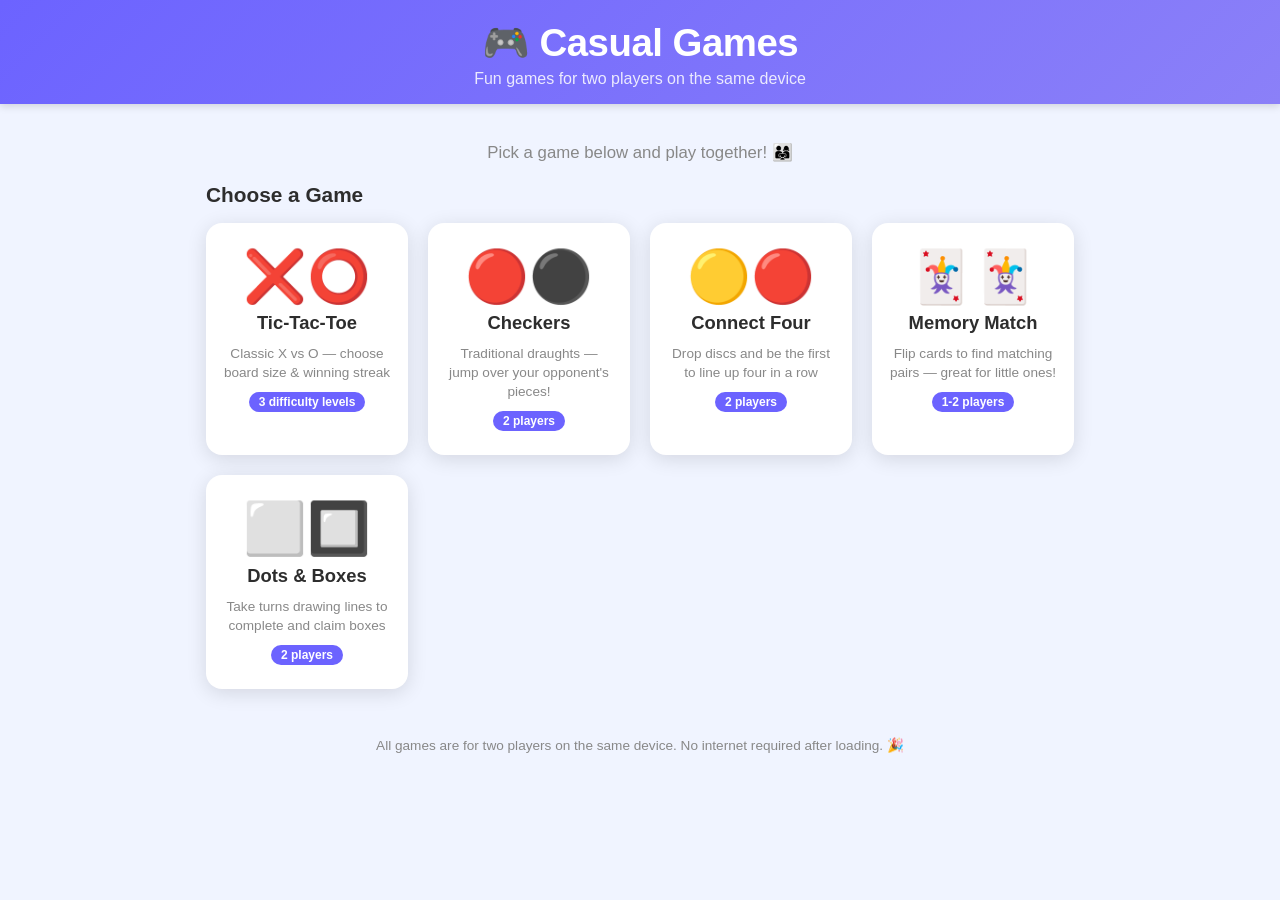
==== index.html @ c9b584e0 "Add casual games website: Tic-Tac-Toe, Checkers, Connect Four, Memory Match, Dots & Boxes Agent-Logs" ====
<!DOCTYPE html>
<html lang="en">
<head>
  <meta charset="UTF-8" />
  <meta name="viewport" content="width=device-width, initial-scale=1.0" />
  <title>Casual Games 🎮</title>
  <link rel="stylesheet" href="css/styles.css" />
  <style>
    .hero {
      text-align: center;
      padding: 8px 0 20px;
    }
    .hero p {
      color: var(--color-muted);
      font-size: 1.05rem;
      margin-top: 6px;
    }
    .section-title {
      font-size: 1.3rem;
      font-weight: 800;
      margin-bottom: 16px;
      color: var(--color-text);
    }
    footer {
      text-align: center;
      padding: 24px 16px;
      color: var(--color-muted);
      font-size: .85rem;
    }
  </style>
</head>
<body>
  <header>
    <h1>🎮 Casual Games</h1>
    <p>Fun games for two players on the same device</p>
  </header>

  <main>
    <div class="hero">
      <p>Pick a game below and play together! 👨‍👩‍👧</p>
    </div>

    <p class="section-title">Choose a Game</p>

    <div class="games-grid">

      <a class="game-card" href="games/tictactoe/">
        <span class="emoji">❌⭕</span>
        <h2>Tic-Tac-Toe</h2>
        <p>Classic X vs O — choose board size &amp; winning streak</p>
        <span class="badge">3 difficulty levels</span>
      </a>

      <a class="game-card" href="games/checkers/">
        <span class="emoji">🔴⚫</span>
        <h2>Checkers</h2>
        <p>Traditional draughts — jump over your opponent's pieces!</p>
        <span class="badge">2 players</span>
      </a>

      <a class="game-card" href="games/connect-four/">
        <span class="emoji">🟡🔴</span>
        <h2>Connect Four</h2>
        <p>Drop discs and be the first to line up four in a row</p>
        <span class="badge">2 players</span>
      </a>

      <a class="game-card" href="games/memory/">
        <span class="emoji">🃏🃏</span>
        <h2>Memory Match</h2>
        <p>Flip cards to find matching pairs — great for little ones!</p>
        <span class="badge">1-2 players</span>
      </a>

      <a class="game-card" href="games/dots-boxes/">
        <span class="emoji">⬜🔲</span>
        <h2>Dots &amp; Boxes</h2>
        <p>Take turns drawing lines to complete and claim boxes</p>
        <span class="badge">2 players</span>
      </a>

    </div>
  </main>

  <footer>
    <p>All games are for two players on the same device. No internet required after loading. 🎉</p>
  </footer>
</body>
</html>
---- css/styles.css ----
/* =========================================================
   Casual Games – Global Stylesheet
   Optimised for phone & tablet touch screens
   ========================================================= */

*, *::before, *::after {
  box-sizing: border-box;
  margin: 0;
  padding: 0;
}

:root {
  --color-bg:       #f0f4ff;
  --color-surface:  #ffffff;
  --color-primary:  #6c63ff;
  --color-secondary:#ff6584;
  --color-accent:   #43e97b;
  --color-warning:  #f7971e;
  --color-text:     #2d2d2d;
  --color-muted:    #888;
  --radius:         16px;
  --shadow:         0 4px 20px rgba(0,0,0,.12);
  --transition:     .2s ease;
}

html, body {
  height: 100%;
  font-family: 'Segoe UI', 'Helvetica Neue', Arial, sans-serif;
  background: var(--color-bg);
  color: var(--color-text);
  -webkit-tap-highlight-color: transparent;
  touch-action: manipulation;
}

/* ---- Header ---- */
header {
  background: linear-gradient(135deg, var(--color-primary), #8b80f8);
  color: #fff;
  padding: 20px 16px 16px;
  text-align: center;
  box-shadow: 0 2px 8px rgba(0,0,0,.15);
}

header h1 {
  font-size: clamp(1.6rem, 5vw, 2.4rem);
  font-weight: 800;
  letter-spacing: -.5px;
}

header p {
  opacity: .85;
  font-size: 1rem;
  margin-top: 4px;
}

/* ---- Back link ---- */
.back-link {
  display: inline-flex;
  align-items: center;
  gap: 6px;
  color: #fff;
  text-decoration: none;
  font-size: .95rem;
  font-weight: 600;
  background: rgba(255,255,255,.2);
  border-radius: 20px;
  padding: 6px 14px;
  margin-bottom: 8px;
  transition: background var(--transition);
}

.back-link:hover, .back-link:focus {
  background: rgba(255,255,255,.35);
}

/* ---- Main layout ---- */
main {
  max-width: 900px;
  margin: 0 auto;
  padding: 24px 16px;
}

/* ---- Game cards grid ---- */
.games-grid {
  display: grid;
  grid-template-columns: repeat(auto-fill, minmax(200px, 1fr));
  gap: 20px;
}

.game-card {
  background: var(--color-surface);
  border-radius: var(--radius);
  box-shadow: var(--shadow);
  padding: 28px 16px 24px;
  text-align: center;
  text-decoration: none;
  color: var(--color-text);
  display: flex;
  flex-direction: column;
  align-items: center;
  gap: 10px;
  transition: transform var(--transition), box-shadow var(--transition);
  cursor: pointer;
  -webkit-user-select: none;
  user-select: none;
}

.game-card:hover, .game-card:focus {
  transform: translateY(-4px);
  box-shadow: 0 8px 28px rgba(0,0,0,.18);
  outline: none;
}

.game-card:active {
  transform: translateY(0);
}

.game-card .emoji {
  font-size: 3.2rem;
  line-height: 1;
}

.game-card h2 {
  font-size: 1.15rem;
  font-weight: 700;
}

.game-card p {
  font-size: .85rem;
  color: var(--color-muted);
  line-height: 1.4;
}

.badge {
  display: inline-block;
  background: var(--color-primary);
  color: #fff;
  border-radius: 12px;
  padding: 3px 10px;
  font-size: .75rem;
  font-weight: 600;
}

/* ---- Game page common styles ---- */
.game-wrapper {
  display: flex;
  flex-direction: column;
  align-items: center;
  gap: 18px;
}

/* ---- Status / announcement bar ---- */
.status-bar {
  width: 100%;
  max-width: 480px;
  background: var(--color-surface);
  border-radius: var(--radius);
  box-shadow: var(--shadow);
  padding: 14px 20px;
  text-align: center;
  font-size: 1.1rem;
  font-weight: 700;
  min-height: 52px;
}

/* ---- Controls row ---- */
.controls {
  display: flex;
  flex-wrap: wrap;
  gap: 10px;
  justify-content: center;
  width: 100%;
  max-width: 480px;
}

/* ---- Buttons ---- */
.btn {
  display: inline-flex;
  align-items: center;
  justify-content: center;
  gap: 6px;
  padding: 12px 24px;
  font-size: 1rem;
  font-weight: 700;
  border: none;
  border-radius: 12px;
  cursor: pointer;
  transition: filter var(--transition), transform var(--transition);
  -webkit-user-select: none;
  user-select: none;
  min-height: 48px;
}

.btn:active {
  transform: scale(.96);
}

.btn-primary   { background: var(--color-primary);   color: #fff; }
.btn-secondary { background: var(--color-secondary); color: #fff; }
.btn-accent    { background: var(--color-accent);    color: #fff; }
.btn-warning   { background: var(--color-warning);   color: #fff; }

.btn:hover, .btn:focus {
  filter: brightness(1.08);
  outline: none;
}

/* ---- Select / label ---- */
label {
  font-weight: 600;
  font-size: .95rem;
  display: flex;
  align-items: center;
  gap: 6px;
}

select {
  font-size: .95rem;
  font-weight: 600;
  padding: 8px 12px;
  border: 2px solid var(--color-primary);
  border-radius: 10px;
  background: #fff;
  cursor: pointer;
  min-height: 44px;
  color: var(--color-text);
}

/* ---- Score board ---- */
.scoreboard {
  display: flex;
  gap: 16px;
  justify-content: center;
  flex-wrap: wrap;
}

.score-box {
  background: var(--color-surface);
  border-radius: var(--radius);
  box-shadow: var(--shadow);
  padding: 12px 22px;
  text-align: center;
  min-width: 90px;
}

.score-box .player-label {
  font-size: .8rem;
  font-weight: 600;
  text-transform: uppercase;
  letter-spacing: .5px;
  color: var(--color-muted);
}

.score-box .player-score {
  font-size: 2rem;
  font-weight: 800;
}

.score-box.active {
  box-shadow: 0 0 0 3px var(--color-primary);
}

/* ---- Win overlay ---- */
.win-overlay {
  position: fixed;
  inset: 0;
  background: rgba(0,0,0,.55);
  display: flex;
  align-items: center;
  justify-content: center;
  z-index: 100;
  padding: 20px;
  animation: fadeIn .25s ease;
}

@keyframes fadeIn {
  from { opacity: 0; }
  to   { opacity: 1; }
}

.win-card {
  background: var(--color-surface);
  border-radius: 24px;
  padding: 36px 32px;
  text-align: center;
  box-shadow: 0 12px 48px rgba(0,0,0,.3);
  max-width: 320px;
  width: 100%;
  display: flex;
  flex-direction: column;
  align-items: center;
  gap: 14px;
}

.win-card .big-emoji {
  font-size: 5rem;
  line-height: 1;
  animation: bounce .6s ease infinite alternate;
}

@keyframes bounce {
  from { transform: translateY(0); }
  to   { transform: translateY(-12px); }
}

.win-card h2 {
  font-size: 1.6rem;
  font-weight: 800;
}

.hidden {
  display: none !important;
}

/* ---- Responsive ---- */
@media (max-width: 420px) {
  .games-grid {
    grid-template-columns: 1fr 1fr;
    gap: 12px;
  }

  .game-card {
    padding: 20px 10px 18px;
  }

  .game-card .emoji {
    font-size: 2.4rem;
  }
}
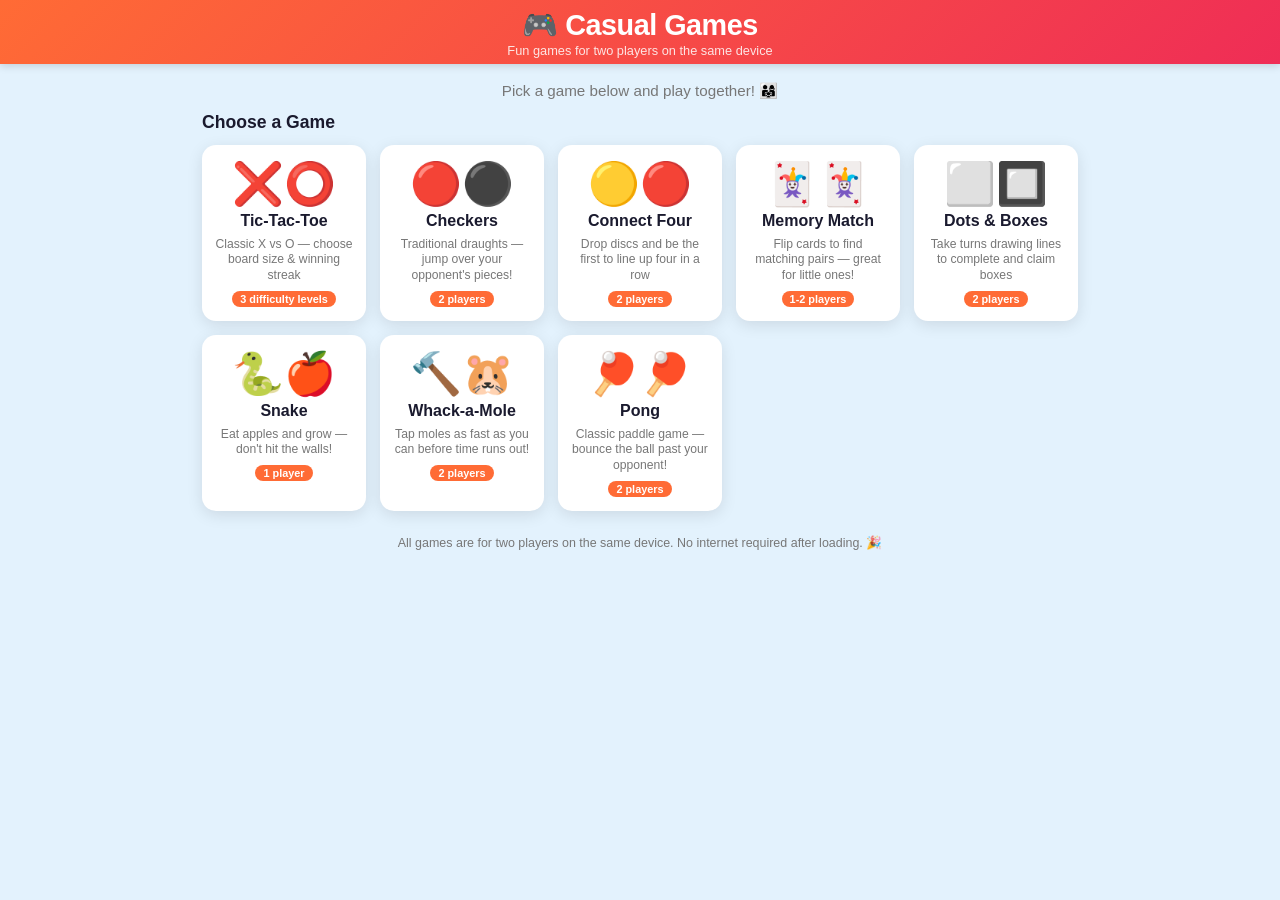
==== commit 827397e4: "feat: new color scheme, compact no-scroll layout, add Snake/Whack-a-Mole/Pong games Agent-Logs-Url: " ====
--- a/index.html
+++ b/index.html
@@ -8,24 +8,24 @@
   <style>
     .hero {
       text-align: center;
-      padding: 8px 0 20px;
+      padding: 4px 0 12px;
     }
     .hero p {
       color: var(--color-muted);
-      font-size: 1.05rem;
-      margin-top: 6px;
+      font-size: .95rem;
+      margin-top: 4px;
     }
     .section-title {
-      font-size: 1.3rem;
+      font-size: 1.1rem;
       font-weight: 800;
-      margin-bottom: 16px;
+      margin-bottom: 12px;
       color: var(--color-text);
     }
     footer {
       text-align: center;
-      padding: 24px 16px;
+      padding: 14px 16px;
       color: var(--color-muted);
-      font-size: .85rem;
+      font-size: .78rem;
     }
   </style>
 </head>
@@ -79,6 +79,27 @@
         <span class="badge">2 players</span>
       </a>
 
+      <a class="game-card" href="games/snake/">
+        <span class="emoji">🐍🍎</span>
+        <h2>Snake</h2>
+        <p>Eat apples and grow — don't hit the walls!</p>
+        <span class="badge">1 player</span>
+      </a>
+
+      <a class="game-card" href="games/whack-a-mole/">
+        <span class="emoji">🔨🐹</span>
+        <h2>Whack-a-Mole</h2>
+        <p>Tap moles as fast as you can before time runs out!</p>
+        <span class="badge">2 players</span>
+      </a>
+
+      <a class="game-card" href="games/pong/">
+        <span class="emoji">🏓🏓</span>
+        <h2>Pong</h2>
+        <p>Classic paddle game — bounce the ball past your opponent!</p>
+        <span class="badge">2 players</span>
+      </a>
+
     </div>
   </main>
 
--- a/css/styles.css
+++ b/css/styles.css
@@ -1,6 +1,6 @@
 /* =========================================================
    Casual Games – Global Stylesheet
-   Optimised for phone & tablet touch screens
+   Kid-friendly colour scheme · No-scroll layout
    ========================================================= */
 
 *, *::before, *::after {
@@ -10,16 +10,16 @@
 }
 
 :root {
-  --color-bg:       #f0f4ff;
+  --color-bg:       #E3F2FD;
   --color-surface:  #ffffff;
-  --color-primary:  #6c63ff;
-  --color-secondary:#ff6584;
-  --color-accent:   #43e97b;
-  --color-warning:  #f7971e;
-  --color-text:     #2d2d2d;
-  --color-muted:    #888;
-  --radius:         16px;
-  --shadow:         0 4px 20px rgba(0,0,0,.12);
+  --color-primary:  #FF6B35;
+  --color-secondary:#EF2D56;
+  --color-accent:   #0EAD69;
+  --color-warning:  #F7B731;
+  --color-text:     #1A1A2E;
+  --color-muted:    #777;
+  --radius:         14px;
+  --shadow:         0 4px 16px rgba(0,0,0,.10);
   --transition:     .2s ease;
 }
 
@@ -32,40 +32,45 @@
   touch-action: manipulation;
 }
 
+/* ---- Player label colours ---- */
+.p1-label { color: var(--color-primary); }
+.p2-label { color: var(--color-secondary); }
+
 /* ---- Header ---- */
 header {
-  background: linear-gradient(135deg, var(--color-primary), #8b80f8);
+  background: linear-gradient(135deg, #FF6B35, #EF2D56);
   color: #fff;
-  padding: 20px 16px 16px;
+  padding: 8px 16px 6px;
   text-align: center;
   box-shadow: 0 2px 8px rgba(0,0,0,.15);
+  flex-shrink: 0;
 }
 
 header h1 {
-  font-size: clamp(1.6rem, 5vw, 2.4rem);
+  font-size: clamp(1.15rem, 4vw, 1.8rem);
   font-weight: 800;
   letter-spacing: -.5px;
 }
 
 header p {
   opacity: .85;
-  font-size: 1rem;
-  margin-top: 4px;
+  font-size: .8rem;
+  margin-top: 1px;
 }
 
 /* ---- Back link ---- */
 .back-link {
   display: inline-flex;
   align-items: center;
-  gap: 6px;
+  gap: 5px;
   color: #fff;
   text-decoration: none;
-  font-size: .95rem;
+  font-size: .8rem;
   font-weight: 600;
   background: rgba(255,255,255,.2);
-  border-radius: 20px;
-  padding: 6px 14px;
-  margin-bottom: 8px;
+  border-radius: 14px;
+  padding: 3px 10px;
+  margin-bottom: 3px;
   transition: background var(--transition);
 }
 
@@ -77,28 +82,29 @@
 main {
   max-width: 900px;
   margin: 0 auto;
-  padding: 24px 16px;
+  padding: 10px 12px;
+  width: 100%;
 }
 
 /* ---- Game cards grid ---- */
 .games-grid {
   display: grid;
-  grid-template-columns: repeat(auto-fill, minmax(200px, 1fr));
-  gap: 20px;
+  grid-template-columns: repeat(auto-fill, minmax(155px, 1fr));
+  gap: 14px;
 }
 
 .game-card {
   background: var(--color-surface);
   border-radius: var(--radius);
   box-shadow: var(--shadow);
-  padding: 28px 16px 24px;
+  padding: 18px 12px 14px;
   text-align: center;
   text-decoration: none;
   color: var(--color-text);
   display: flex;
   flex-direction: column;
   align-items: center;
-  gap: 10px;
+  gap: 7px;
   transition: transform var(--transition), box-shadow var(--transition);
   cursor: pointer;
   -webkit-user-select: none;
@@ -106,8 +112,8 @@
 }
 
 .game-card:hover, .game-card:focus {
-  transform: translateY(-4px);
-  box-shadow: 0 8px 28px rgba(0,0,0,.18);
+  transform: translateY(-3px);
+  box-shadow: 0 8px 24px rgba(0,0,0,.16);
   outline: none;
 }
 
@@ -116,28 +122,28 @@
 }
 
 .game-card .emoji {
-  font-size: 3.2rem;
+  font-size: 2.6rem;
   line-height: 1;
 }
 
 .game-card h2 {
-  font-size: 1.15rem;
+  font-size: 1rem;
   font-weight: 700;
 }
 
 .game-card p {
-  font-size: .85rem;
+  font-size: .76rem;
   color: var(--color-muted);
-  line-height: 1.4;
+  line-height: 1.3;
 }
 
 .badge {
   display: inline-block;
   background: var(--color-primary);
   color: #fff;
-  border-radius: 12px;
-  padding: 3px 10px;
-  font-size: .75rem;
+  border-radius: 10px;
+  padding: 2px 8px;
+  font-size: .68rem;
   font-weight: 600;
 }
 
@@ -146,7 +152,7 @@
   display: flex;
   flex-direction: column;
   align-items: center;
-  gap: 18px;
+  gap: 7px;
 }
 
 /* ---- Status / announcement bar ---- */
@@ -154,20 +160,20 @@
   width: 100%;
   max-width: 480px;
   background: var(--color-surface);
-  border-radius: var(--radius);
+  border-radius: 10px;
   box-shadow: var(--shadow);
-  padding: 14px 20px;
-  text-align: center;
-  font-size: 1.1rem;
+  padding: 6px 14px;
+  text-align: center;
+  font-size: .88rem;
   font-weight: 700;
-  min-height: 52px;
+  min-height: 32px;
 }
 
 /* ---- Controls row ---- */
 .controls {
   display: flex;
   flex-wrap: wrap;
-  gap: 10px;
+  gap: 7px;
   justify-content: center;
   width: 100%;
   max-width: 480px;
@@ -178,17 +184,17 @@
   display: inline-flex;
   align-items: center;
   justify-content: center;
-  gap: 6px;
-  padding: 12px 24px;
-  font-size: 1rem;
+  gap: 5px;
+  padding: 7px 16px;
+  font-size: .85rem;
   font-weight: 700;
   border: none;
-  border-radius: 12px;
+  border-radius: 9px;
   cursor: pointer;
   transition: filter var(--transition), transform var(--transition);
   -webkit-user-select: none;
   user-select: none;
-  min-height: 48px;
+  min-height: 38px;
 }
 
 .btn:active {
@@ -198,7 +204,7 @@
 .btn-primary   { background: var(--color-primary);   color: #fff; }
 .btn-secondary { background: var(--color-secondary); color: #fff; }
 .btn-accent    { background: var(--color-accent);    color: #fff; }
-.btn-warning   { background: var(--color-warning);   color: #fff; }
+.btn-warning   { background: var(--color-warning);   color: #1A1A2E; }
 
 .btn:hover, .btn:focus {
   filter: brightness(1.08);
@@ -208,43 +214,43 @@
 /* ---- Select / label ---- */
 label {
   font-weight: 600;
-  font-size: .95rem;
-  display: flex;
-  align-items: center;
-  gap: 6px;
+  font-size: .82rem;
+  display: flex;
+  align-items: center;
+  gap: 5px;
 }
 
 select {
-  font-size: .95rem;
-  font-weight: 600;
-  padding: 8px 12px;
+  font-size: .82rem;
+  font-weight: 600;
+  padding: 5px 9px;
   border: 2px solid var(--color-primary);
-  border-radius: 10px;
+  border-radius: 8px;
   background: #fff;
   cursor: pointer;
-  min-height: 44px;
+  min-height: 34px;
   color: var(--color-text);
 }
 
 /* ---- Score board ---- */
 .scoreboard {
   display: flex;
-  gap: 16px;
+  gap: 8px;
   justify-content: center;
   flex-wrap: wrap;
 }
 
 .score-box {
   background: var(--color-surface);
-  border-radius: var(--radius);
+  border-radius: 10px;
   box-shadow: var(--shadow);
-  padding: 12px 22px;
-  text-align: center;
-  min-width: 90px;
+  padding: 5px 13px;
+  text-align: center;
+  min-width: 66px;
 }
 
 .score-box .player-label {
-  font-size: .8rem;
+  font-size: .68rem;
   font-weight: 600;
   text-transform: uppercase;
   letter-spacing: .5px;
@@ -252,12 +258,37 @@
 }
 
 .score-box .player-score {
-  font-size: 2rem;
+  font-size: 1.5rem;
   font-weight: 800;
 }
 
 .score-box.active {
   box-shadow: 0 0 0 3px var(--color-primary);
+}
+
+/* ---- Shared name input row ---- */
+.name-row {
+  display: flex;
+  gap: 8px;
+  flex-wrap: wrap;
+  justify-content: center;
+}
+
+.name-row input {
+  font-size: .88rem;
+  font-weight: 700;
+  padding: 5px 10px;
+  border: 2px solid var(--color-primary);
+  border-radius: 8px;
+  width: 128px;
+  min-height: 36px;
+  color: var(--color-text);
+  background: #fff;
+}
+
+.name-row input:focus {
+  outline: none;
+  border-color: var(--color-secondary);
 }
 
 /* ---- Win overlay ---- */
@@ -280,31 +311,31 @@
 
 .win-card {
   background: var(--color-surface);
-  border-radius: 24px;
-  padding: 36px 32px;
+  border-radius: 20px;
+  padding: 28px 24px;
   text-align: center;
   box-shadow: 0 12px 48px rgba(0,0,0,.3);
-  max-width: 320px;
+  max-width: 300px;
   width: 100%;
   display: flex;
   flex-direction: column;
   align-items: center;
-  gap: 14px;
+  gap: 12px;
 }
 
 .win-card .big-emoji {
-  font-size: 5rem;
+  font-size: 4rem;
   line-height: 1;
   animation: bounce .6s ease infinite alternate;
 }
 
 @keyframes bounce {
   from { transform: translateY(0); }
-  to   { transform: translateY(-12px); }
+  to   { transform: translateY(-10px); }
 }
 
 .win-card h2 {
-  font-size: 1.6rem;
+  font-size: 1.4rem;
   font-weight: 800;
 }
 
@@ -316,14 +347,14 @@
 @media (max-width: 420px) {
   .games-grid {
     grid-template-columns: 1fr 1fr;
-    gap: 12px;
+    gap: 10px;
   }
 
   .game-card {
-    padding: 20px 10px 18px;
+    padding: 14px 8px 12px;
   }
 
   .game-card .emoji {
-    font-size: 2.4rem;
+    font-size: 2rem;
   }
 }
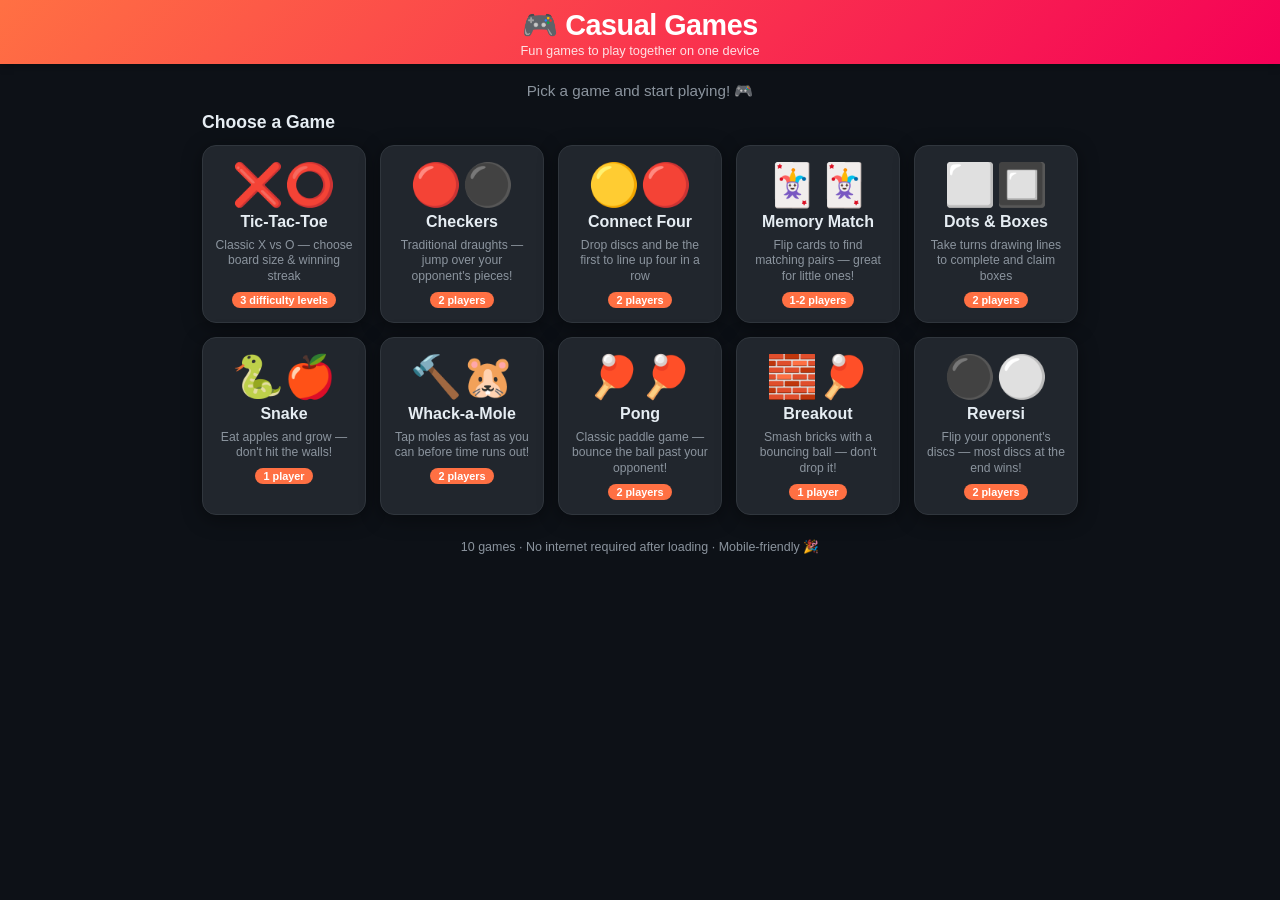
==== commit 84df3410: "feat: add Breakout & Reversi games, update index, fix review issues Agent-Logs-Url: https://github.c" ====
--- a/index.html
+++ b/index.html
@@ -32,12 +32,12 @@
 <body>
   <header>
     <h1>🎮 Casual Games</h1>
-    <p>Fun games for two players on the same device</p>
+    <p>Fun games to play together on one device</p>
   </header>
 
   <main>
     <div class="hero">
-      <p>Pick a game below and play together! 👨‍👩‍👧</p>
+      <p>Pick a game and start playing! 🎮</p>
     </div>
 
     <p class="section-title">Choose a Game</p>
@@ -100,11 +100,25 @@
         <span class="badge">2 players</span>
       </a>
 
+      <a class="game-card" href="games/breakout/">
+        <span class="emoji">🧱🏓</span>
+        <h2>Breakout</h2>
+        <p>Smash bricks with a bouncing ball — don't drop it!</p>
+        <span class="badge">1 player</span>
+      </a>
+
+      <a class="game-card" href="games/reversi/">
+        <span class="emoji">⚫⚪</span>
+        <h2>Reversi</h2>
+        <p>Flip your opponent's discs — most discs at the end wins!</p>
+        <span class="badge">2 players</span>
+      </a>
+
     </div>
   </main>
 
   <footer>
-    <p>All games are for two players on the same device. No internet required after loading. 🎉</p>
+    <p>10 games · No internet required after loading · Mobile-friendly 🎉</p>
   </footer>
 </body>
 </html>
--- a/css/styles.css
+++ b/css/styles.css
@@ -1,6 +1,6 @@
 /* =========================================================
    Casual Games – Global Stylesheet
-   Kid-friendly colour scheme · No-scroll layout
+   Modern dark theme · No-scroll layout
    ========================================================= */
 
 *, *::before, *::after {
@@ -10,16 +10,18 @@
 }
 
 :root {
-  --color-bg:       #E3F2FD;
-  --color-surface:  #ffffff;
-  --color-primary:  #FF6B35;
-  --color-secondary:#EF2D56;
-  --color-accent:   #0EAD69;
-  --color-warning:  #F7B731;
-  --color-text:     #1A1A2E;
-  --color-muted:    #777;
+  --color-bg:       #0d1117;
+  --color-surface:  #161b22;
+  --color-card:     #21262d;
+  --color-border:   #30363d;
+  --color-primary:  #ff7043;
+  --color-secondary:#f50057;
+  --color-accent:   #00c853;
+  --color-warning:  #ffd600;
+  --color-text:     #e6edf3;
+  --color-muted:    #8b949e;
   --radius:         14px;
-  --shadow:         0 4px 16px rgba(0,0,0,.10);
+  --shadow:         0 4px 20px rgba(0,0,0,.40);
   --transition:     .2s ease;
 }
 
@@ -30,6 +32,7 @@
   color: var(--color-text);
   -webkit-tap-highlight-color: transparent;
   touch-action: manipulation;
+  overflow: hidden;
 }
 
 /* ---- Player label colours ---- */
@@ -38,11 +41,11 @@
 
 /* ---- Header ---- */
 header {
-  background: linear-gradient(135deg, #FF6B35, #EF2D56);
+  background: linear-gradient(135deg, #ff7043, #f50057);
   color: #fff;
   padding: 8px 16px 6px;
   text-align: center;
-  box-shadow: 0 2px 8px rgba(0,0,0,.15);
+  box-shadow: 0 2px 8px rgba(0,0,0,.3);
   flex-shrink: 0;
 }
 
@@ -94,7 +97,8 @@
 }
 
 .game-card {
-  background: var(--color-surface);
+  background: var(--color-card);
+  border: 1px solid var(--color-border);
   border-radius: var(--radius);
   box-shadow: var(--shadow);
   padding: 18px 12px 14px;
@@ -113,8 +117,9 @@
 
 .game-card:hover, .game-card:focus {
   transform: translateY(-3px);
-  box-shadow: 0 8px 24px rgba(0,0,0,.16);
+  box-shadow: 0 8px 28px rgba(0,0,0,.50);
   outline: none;
+  border-color: var(--color-primary);
 }
 
 .game-card:active {
@@ -160,6 +165,7 @@
   width: 100%;
   max-width: 480px;
   background: var(--color-surface);
+  border: 1px solid var(--color-border);
   border-radius: 10px;
   box-shadow: var(--shadow);
   padding: 6px 14px;
@@ -167,6 +173,7 @@
   font-size: .88rem;
   font-weight: 700;
   min-height: 32px;
+  color: var(--color-text);
 }
 
 /* ---- Controls row ---- */
@@ -204,7 +211,7 @@
 .btn-primary   { background: var(--color-primary);   color: #fff; }
 .btn-secondary { background: var(--color-secondary); color: #fff; }
 .btn-accent    { background: var(--color-accent);    color: #fff; }
-.btn-warning   { background: var(--color-warning);   color: #1A1A2E; }
+.btn-warning   { background: var(--color-warning);   color: #0d1117; }
 
 .btn:hover, .btn:focus {
   filter: brightness(1.08);
@@ -218,6 +225,7 @@
   display: flex;
   align-items: center;
   gap: 5px;
+  color: var(--color-text);
 }
 
 select {
@@ -226,7 +234,7 @@
   padding: 5px 9px;
   border: 2px solid var(--color-primary);
   border-radius: 8px;
-  background: #fff;
+  background: var(--color-surface);
   cursor: pointer;
   min-height: 34px;
   color: var(--color-text);
@@ -242,6 +250,7 @@
 
 .score-box {
   background: var(--color-surface);
+  border: 1px solid var(--color-border);
   border-radius: 10px;
   box-shadow: var(--shadow);
   padding: 5px 13px;
@@ -260,6 +269,7 @@
 .score-box .player-score {
   font-size: 1.5rem;
   font-weight: 800;
+  color: var(--color-text);
 }
 
 .score-box.active {
@@ -283,7 +293,7 @@
   width: 128px;
   min-height: 36px;
   color: var(--color-text);
-  background: #fff;
+  background: var(--color-surface);
 }
 
 .name-row input:focus {
@@ -311,10 +321,11 @@
 
 .win-card {
   background: var(--color-surface);
+  border: 1px solid var(--color-border);
   border-radius: 20px;
   padding: 28px 24px;
   text-align: center;
-  box-shadow: 0 12px 48px rgba(0,0,0,.3);
+  box-shadow: 0 12px 48px rgba(0,0,0,.6);
   max-width: 300px;
   width: 100%;
   display: flex;
@@ -337,6 +348,7 @@
 .win-card h2 {
   font-size: 1.4rem;
   font-weight: 800;
+  color: var(--color-text);
 }
 
 .hidden {
